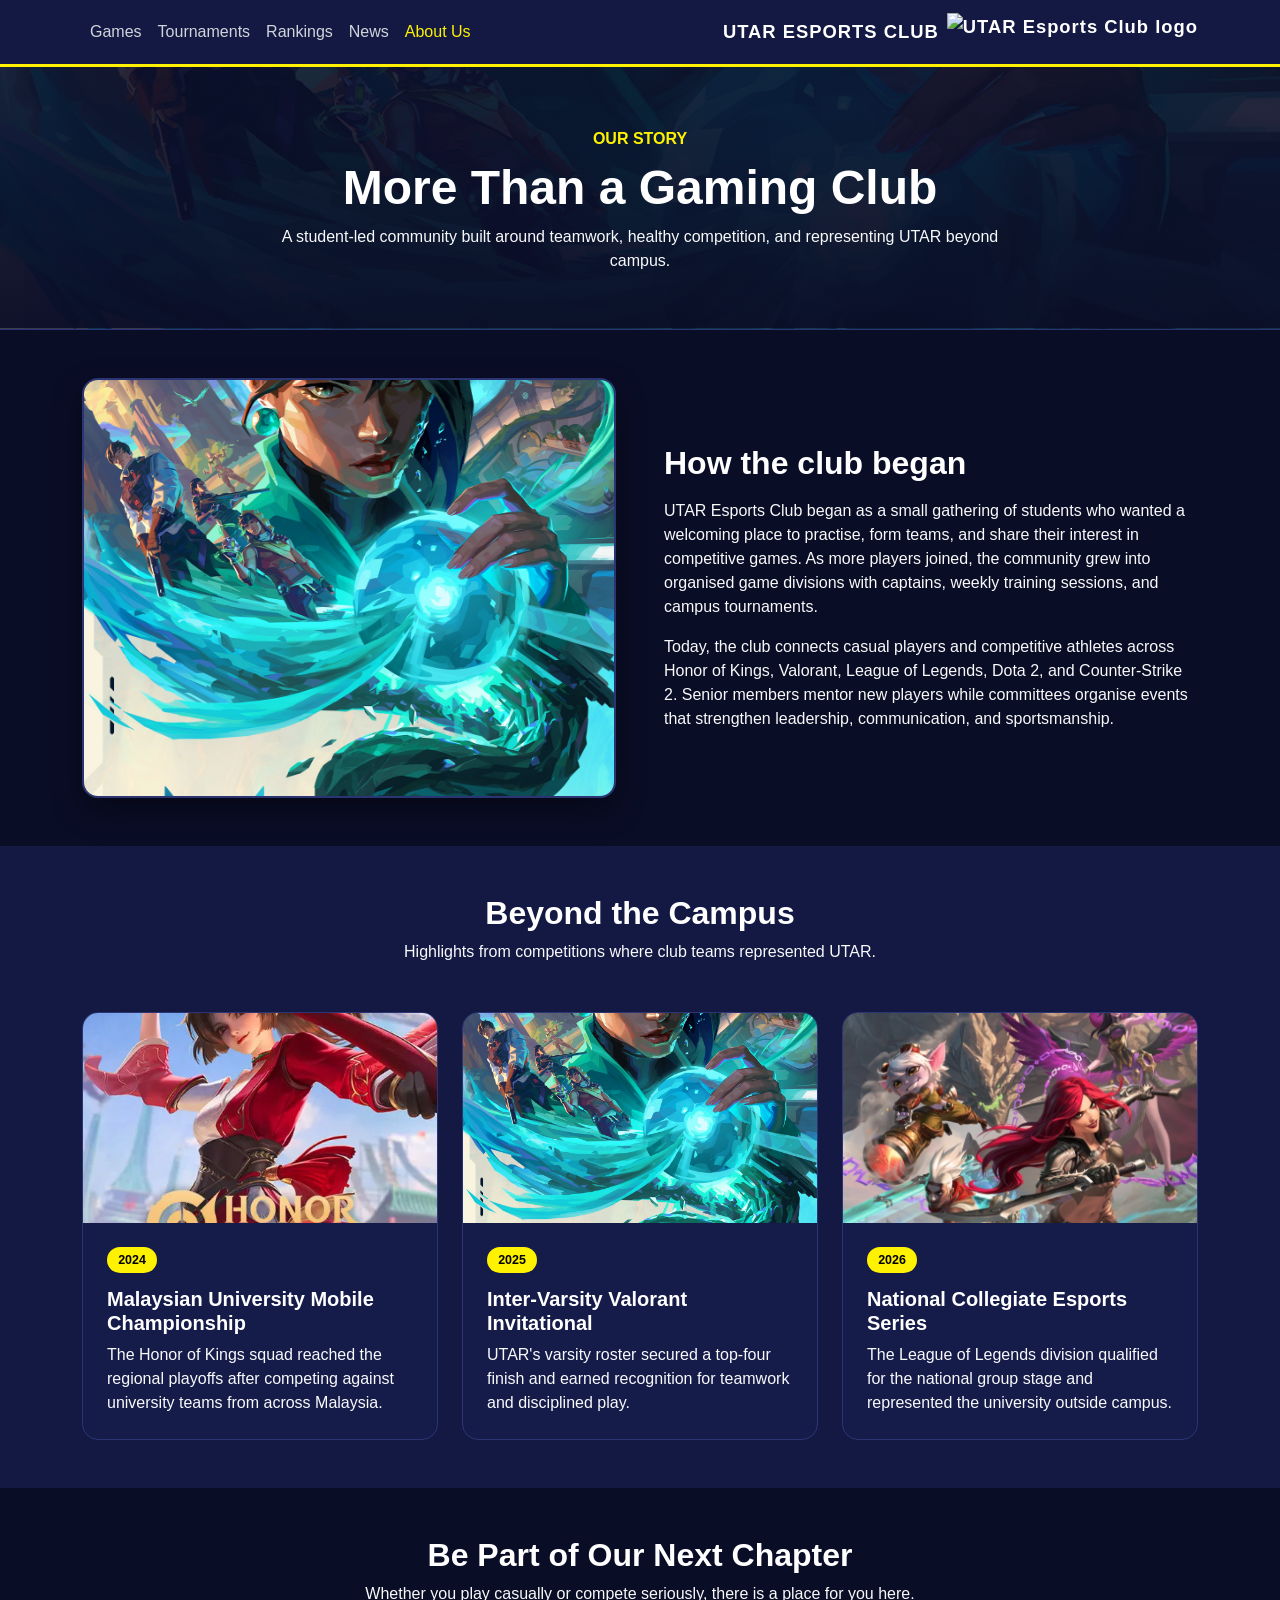
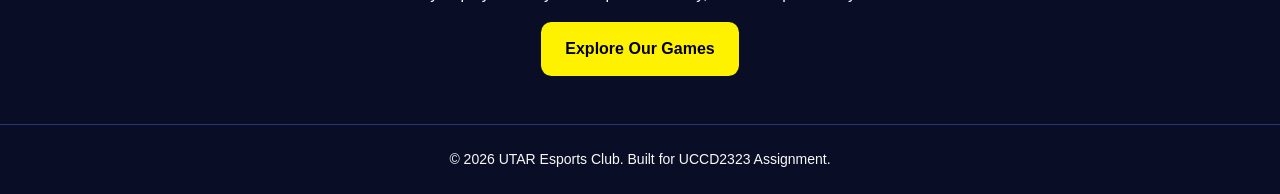
==== about-us.html @ 0a122285 "update2.0" ====
<!DOCTYPE html>
<html lang="en">
<head>
    <meta charset="UTF-8">
    <meta name="viewport" content="width=device-width, initial-scale=1.0">
    <meta name="description" content="History and achievements of UTAR Esports Club">
    <title>About Us | UTAR Esports Club</title>
    <link href="https://cdn.jsdelivr.net/npm/bootstrap@5.3.0/dist/css/bootstrap.min.css" rel="stylesheet">
    <link href="https://cdnjs.cloudflare.com/ajax/libs/font-awesome/6.4.0/css/all.min.css" rel="stylesheet">
    <link rel="stylesheet" href="css/esports-club.css">
</head>
<body>
    <nav class="navbar navbar-expand-lg navbar-dark sticky-top">
        <div class="container">
            <button class="navbar-toggler" type="button" data-bs-toggle="collapse" data-bs-target="#mainNavigation" aria-controls="mainNavigation" aria-expanded="false" aria-label="Toggle navigation"><span class="navbar-toggler-icon"></span></button>
            <div class="collapse navbar-collapse order-lg-1" id="mainNavigation">
                <ul class="navbar-nav me-auto">
                    <li class="nav-item"><a class="nav-link" href="game.html">Games</a></li>
                    <li class="nav-item"><a class="nav-link" href="tournament.html">Tournaments</a></li>
                    <li class="nav-item"><a class="nav-link" href="ranking.html">Rankings</a></li>
                    <li class="nav-item"><a class="nav-link" href="news.html">News</a></li>
                    <li class="nav-item"><a class="nav-link active" href="about-us.html">About Us</a></li>
                </ul>
            </div>
            <a class="navbar-brand club-home-link fw-bold d-flex align-items-center ms-auto order-lg-2" href="index.html" aria-label="Return to homepage">
                <span>UTAR ESPORTS CLUB</span><img src="images/FrontendLogo.png" alt="UTAR Esports Club logo" class="brand-logo-img ms-2">
            </a>
        </div>
    </nav>

    <main>
        <header class="hero-header text-center">
            <div class="container">
                <p class="text-yellow fw-bold text-uppercase mb-2">Our Story</p>
                <h1 class="display-5 fw-bold text-white">More Than a Gaming Club</h1>
                <p class="text-light mx-auto about-lead">A student-led community built around teamwork, healthy competition, and representing UTAR beyond campus.</p>
            </div>
        </header>

        <section class="py-5">
            <div class="container">
                <div class="row g-5 align-items-center">
                    <div class="col-lg-6">
                        <img src="images/valo.jpg.jpeg" class="about-feature-image" alt="Competitive esports players representing the club">
                    </div>
                    <div class="col-lg-6">
                        <h2 class="text-white fw-bold mb-3">How the club began</h2>
                        <p class="text-light">UTAR Esports Club began as a small gathering of students who wanted a welcoming place to practise, form teams, and share their interest in competitive games. As more players joined, the community grew into organised game divisions with captains, weekly training sessions, and campus tournaments.</p>
                        <p class="text-light mb-0">Today, the club connects casual players and competitive athletes across Honor of Kings, Valorant, League of Legends, Dota 2, and Counter-Strike 2. Senior members mentor new players while committees organise events that strengthen leadership, communication, and sportsmanship.</p>
                    </div>
                </div>
            </div>
        </section>

        <section class="about-achievements py-5">
            <div class="container">
                <div class="text-center mb-5">
                    <h2 class="text-white fw-bold">Beyond the Campus</h2>
                    <p class="text-light">Highlights from competitions where club teams represented UTAR.</p>
                </div>
                <div class="row g-4">
                    <div class="col-md-4">
                        <article class="achievement-card h-100">
                            <img src="images/hok.jpg.jpeg" alt="Honor of Kings competition" class="achievement-image">
                            <div class="p-4"><span class="achievement-year">2024</span><h3 class="h5 text-white fw-bold mt-3">Malaysian University Mobile Championship</h3><p class="text-light mb-0">The Honor of Kings squad reached the regional playoffs after competing against university teams from across Malaysia.</p></div>
                        </article>
                    </div>
                    <div class="col-md-4">
                        <article class="achievement-card h-100">
                            <img src="images/valo.jpg.jpeg" alt="Valorant competition" class="achievement-image">
                            <div class="p-4"><span class="achievement-year">2025</span><h3 class="h5 text-white fw-bold mt-3">Inter-Varsity Valorant Invitational</h3><p class="text-light mb-0">UTAR's varsity roster secured a top-four finish and earned recognition for teamwork and disciplined play.</p></div>
                        </article>
                    </div>
                    <div class="col-md-4">
                        <article class="achievement-card h-100">
                            <img src="images/lol.jpg.jpeg" alt="League of Legends competition" class="achievement-image">
                            <div class="p-4"><span class="achievement-year">2026</span><h3 class="h5 text-white fw-bold mt-3">National Collegiate Esports Series</h3><p class="text-light mb-0">The League of Legends division qualified for the national group stage and represented the university outside campus.</p></div>
                        </article>
                    </div>
                </div>
            </div>
        </section>

        <section class="py-5 text-center">
            <div class="container"><h2 class="text-white fw-bold">Be Part of Our Next Chapter</h2><p class="text-light">Whether you play casually or compete seriously, there is a place for you here.</p><a class="btn landing-primary-btn" href="game.html">Explore Our Games</a></div>
        </section>
    </main>

    <footer class="text-center py-4 text-light"><div class="container"><p class="mb-0 small">&copy; 2026 UTAR Esports Club. Built for UCCD2323 Assignment.</p></div></footer>
    <script src="https://cdn.jsdelivr.net/npm/bootstrap@5.3.0/dist/js/bootstrap.bundle.min.js"></script>
</body>
</html>
---- css/esports-club.css ----
:root {
            --utar-navy: #131943;
            --utar-navy-dark: #0a0d26;
            --utar-navy-card: #161c4a;
            --utar-yellow: #fff200;
            --utar-red: #e30613;
            --border-color: #2b3573;
            --discord-color: #5865F2;
        }

        body {
            background-color: var(--utar-navy-dark);
            color: #ffffff;
            font-family: 'Segoe UI', Tahoma, Geneva, Verdana, sans-serif;
        }

        /* Navigation */
        .navbar {
            background-color: var(--utar-navy);
            border-bottom: 3px solid var(--utar-yellow);
        }

        .navbar-brand {
            color: #ffffff !important;
            letter-spacing: 1px;
            font-size: 1.15rem;
            cursor: pointer;
        }

        .brand-logo-img {
            height: 38px;
            width: auto;
            object-fit: contain;
        }

        .nav-link {
            color: #d1d5db !important;
            font-weight: 500;
            cursor: pointer;
            transition: color 0.2s ease;
        }

        .nav-link.active, .nav-link:hover {
            color: var(--utar-yellow) !important;
        }

        /* Hero Header */
        .hero-header {
            background: linear-gradient(rgba(10, 13, 38, 0.88), rgba(10, 13, 38, 0.98)), 
                        url('../images/valo.jpg.jpeg');
            background-size: cover;
            background-position: center;
            padding: 60px 0 40px;
            border-bottom: 1px solid var(--border-color);
        }

        .text-yellow {
            color: var(--utar-yellow) !important;
        }

        .bg-yellow {
            background-color: var(--utar-yellow) !important;
            color: #000000 !important;
        }

        .border-yellow {
            border-color: var(--utar-yellow) !important;
        }

        /* Page View Switching */
        .page-view {
            display: none;
        }

        .page-view.active-view {
            display: block;
        }

        /* ================= 1. GAMES MODULE STYLES ================= */
        .game-card-wrapper {
            position: relative;
            border-radius: 16px;
            overflow: hidden;
            background-color: var(--utar-navy-card);
            border: 2px solid var(--border-color);
            aspect-ratio: 3 / 4;
            box-shadow: 0 4px 20px rgba(0, 0, 0, 0.6);
            transition: transform 0.3s ease, box-shadow 0.3s ease, border-color 0.3s ease;
            cursor: pointer;
        }

        .game-card-wrapper:hover {
            transform: translateY(-8px);
            box-shadow: 0 10px 25px rgba(255, 242, 0, 0.25);
            border-color: var(--utar-yellow);
        }

        .game-cover-img {
            width: 100%;
            height: 100%;
            object-fit: cover;
            display: block;
            background-color: #0d1230;
        }

        .game-card-overlay {
            position: absolute;
            bottom: 0;
            left: 0;
            right: 0;
            padding: 20px 12px 12px;
            background: linear-gradient(to top, rgba(10, 13, 38, 0.98) 15%, rgba(10, 13, 38, 0.6) 60%, transparent 100%);
            display: flex;
            flex-direction: column;
            justify-content: flex-end;
            align-items: center;
        }

        .game-title-bar {
            width: 100%;
            background: rgba(19, 25, 67, 0.92);
            backdrop-filter: blur(8px);
            border: 1px solid rgba(255, 242, 0, 0.4);
            border-radius: 10px;
            padding: 8px 12px;
            text-align: center;
        }

        .game-title-text {
            font-size: 0.85rem;
            font-weight: 700;
            letter-spacing: 1px;
            text-transform: uppercase;
            color: #ffffff;
            margin: 0;
            white-space: nowrap;
            overflow: hidden;
            text-overflow: ellipsis;
        }

        .btn-plus-fav {
            position: absolute;
            bottom: 50px;
            right: 12px;
            width: 38px;
            height: 38px;
            border-radius: 10px;
            background: #ffffff;
            color: var(--utar-navy);
            border: none;
            display: flex;
            align-items: center;
            justify-content: center;
            font-size: 1.1rem;
            box-shadow: 0 4px 10px rgba(0, 0, 0, 0.6);
            transition: all 0.2s ease;
            z-index: 2;
        }

        .btn-plus-fav:hover {
            background: var(--utar-yellow);
            color: #000000;
            transform: scale(1.1);
        }

        .btn-plus-fav.active {
            background: var(--utar-yellow);
            color: #000000;
        }

        .chat-section {
            background-color: var(--utar-navy);
            border-top: 2px solid var(--border-color);
        }

        .chat-card {
            background-color: var(--utar-navy-card);
            border: 1px solid var(--border-color);
            border-radius: 12px;
            padding: 16px;
            transition: transform 0.2s ease, border-color 0.2s ease;
        }

        .chat-card:hover {
            transform: translateY(-4px);
            border-color: var(--utar-yellow);
        }

        .btn-discord {
            background-color: var(--discord-color);
            color: #ffffff;
            font-weight: 600;
            border: none;
            transition: all 0.2s ease;
        }

        .btn-discord:hover {
            background-color: #4752c4;
            color: #ffffff;
            transform: translateY(-2px);
        }

        .schedule-section {
            background-color: var(--utar-navy-dark);
            border-top: 2px solid var(--border-color);
        }

        .schedule-card {
            background-color: var(--utar-navy-card);
            border: 1px solid var(--border-color);
            border-top: 4px solid var(--utar-yellow);
            border-radius: 12px;
            transition: transform 0.2s ease, border-color 0.2s ease;
        }

        .schedule-card:hover {
            transform: translateY(-4px);
            border-color: var(--utar-yellow);
        }

        /* ================= 2. RANKINGS MODULE STYLES ================= */
        .nav-pills .nav-link {
            background-color: var(--utar-navy);
            color: #ffffff;
            border: 1px solid var(--border-color);
            border-radius: 30px;
            padding: 8px 20px;
            font-weight: 600;
            font-size: 0.9rem;
            transition: all 0.2s ease;
        }

        .nav-pills .nav-link:hover {
            border-color: var(--utar-yellow);
            color: var(--utar-yellow);
        }

        .nav-pills .nav-link.active {
            background-color: var(--utar-yellow);
            color: #000000;
            border-color: var(--utar-yellow);
            box-shadow: 0 4px 15px rgba(255, 242, 0, 0.3);
        }

        .podium-card {
            background-color: var(--utar-navy-card);
            border: 1px solid var(--border-color);
            border-radius: 12px;
            padding: 20px;
            text-align: center;
        }

        .podium-card.first { border-top: 4px solid #ffd700; }
        .podium-card.second { border-top: 4px solid #e0e0e0; }
        .podium-card.third { border-top: 4px solid #cd7f32; }

        .ranking-card {
            background-color: var(--utar-navy);
            border: 2px solid var(--border-color);
            border-radius: 16px;
            overflow: hidden;
            box-shadow: 0 8px 30px rgba(0, 0, 0, 0.7);
        }

        .table-custom {
            margin-bottom: 0;
            background-color: transparent !important;
            vertical-align: middle;
        }

        .table-custom thead tr {
            background-color: #0e1236 !important;
            border-bottom: 2px solid var(--utar-yellow) !important;
        }

        .table-custom thead th {
            background-color: transparent !important;
            color: var(--utar-yellow) !important;
            font-weight: 800;
            text-transform: uppercase;
            font-size: 0.85rem;
            letter-spacing: 0.75px;
            padding: 16px 20px;
            border: none;
        }

        .table-custom tbody tr {
            background-color: var(--utar-navy-card) !important;
            border-bottom: 1px solid var(--border-color) !important;
            transition: background-color 0.2s ease;
        }

        .table-custom tbody tr:hover {
            background-color: #212a6e !important;
        }

        .table-custom tbody td {
            background-color: transparent !important;
            padding: 14px 20px;
            border: none;
        }

        .rank-badge {
            width: 34px;
            height: 34px;
            border-radius: 50%;
            display: inline-flex;
            align-items: center;
            justify-content: center;
            font-weight: 800;
            font-size: 0.95rem;
        }

        .rank-1 { background: linear-gradient(135deg, #ffd700, #ffae00); color: #000000; box-shadow: 0 0 10px rgba(255, 215, 0, 0.6); }
        .rank-2 { background: linear-gradient(135deg, #f1f5f9, #94a3b8); color: #000000; }
        .rank-3 { background: linear-gradient(135deg, #f59e0b, #b45309); color: #ffffff; }
        .rank-default { background-color: #0c102e; color: #e2e8f0; border: 1px solid var(--border-color); }

        .team-avatar {
            width: 40px;
            height: 40px;
            border-radius: 8px;
            background-color: #0c102e;
            border: 1px solid var(--border-color);
            display: inline-flex;
            align-items: center;
            justify-content: center;
            color: var(--utar-yellow);
            font-size: 1.15rem;
        }

        .btn-star {
            background: none;
            border: none;
            color: #94a3b8;
            font-size: 1.25rem;
            cursor: pointer;
            transition: color 0.2s ease, transform 0.2s ease;
        }

        .btn-star:hover, .btn-star.active { color: var(--utar-yellow); transform: scale(1.2); }

        /* ================= 3. TOURNAMENTS MODULE STYLES ================= */
        .tourney-card {
            background-color: var(--utar-navy-card);
            border: 2px solid var(--border-color);
            border-radius: 16px;
            overflow: hidden;
            box-shadow: 0 4px 20px rgba(0, 0, 0, 0.6);
            transition: transform 0.3s ease, box-shadow 0.3s ease, border-color 0.3s ease;
            height: 100%;
            display: flex;
            flex-direction: column;
        }

        .tourney-card:hover {
            transform: translateY(-6px);
            box-shadow: 0 10px 25px rgba(255, 242, 0, 0.25);
            border-color: var(--utar-yellow);
        }

        .tourney-img-wrapper { position: relative; height: 170px; overflow: hidden; }
        .tourney-img { width: 100%; height: 100%; object-fit: cover; }
        .tourney-badge {
            position: absolute; top: 12px; left: 12px; padding: 6px 12px;
            border-radius: 8px; font-size: 0.75rem; font-weight: 700; text-transform: uppercase;
        }
        .tourney-body { padding: 1.25rem; flex-grow: 1; display: flex; flex-direction: column; justify-content: space-between; }
        .tourney-meta-item { font-size: 0.82rem; color: #d1d5db; margin-bottom: 6px; }

        .btn-register {
            background-color: var(--utar-yellow); color: #000000; font-weight: 700;
            border: none; border-radius: 8px; padding: 9px 16px; transition: all 0.2s ease;
        }
        .btn-register:hover { background-color: #ffffff; color: var(--utar-navy); transform: scale(1.02); }
        .btn-registered { background-color: #198754 !important; color: #ffffff !important; border: none; }

        /* ================= 4. NEWS MODULE STYLES ================= */
        .news-card {
            background-color: var(--utar-navy-card);
            border: 1px solid var(--border-color);
            border-radius: 12px;
            overflow: hidden;
            transition: transform 0.25s ease, border-color 0.25s ease;
            height: 100%;
            display: flex;
            flex-direction: column;
        }

        .news-card:hover {
            transform: translateY(-5px);
            border-color: var(--utar-yellow);
        }

        .news-badge {
            background-color: rgba(255, 242, 0, 0.15);
            color: var(--utar-yellow);
            border: 1px solid rgba(255, 242, 0, 0.4);
            border-radius: 6px;
            padding: 4px 8px;
            font-size: 0.75rem;
            font-weight: 600;
        }

        .btn-read-more {
            background: transparent;
            border: none;
            color: var(--utar-yellow);
            font-weight: 600;
            font-size: 0.85rem;
            padding: 0;
            cursor: pointer;
            text-decoration: underline;
        }

        .filter-btn {
            background-color: var(--utar-navy-card);
            color: #d1d5db;
            border: 1px solid var(--border-color);
            border-radius: 20px;
            padding: 6px 16px;
            font-size: 0.85rem;
            transition: all 0.2s ease;
        }

        .filter-btn:hover, .filter-btn.active {
            background-color: var(--utar-yellow);
            color: #000000;
            font-weight: 600;
            border-color: var(--utar-yellow);
        }

        /* Universal Modals */
        .modal-content {
            background-color: var(--utar-navy);
            border: 2px solid var(--border-color);
            color: #ffffff;
            border-radius: 16px;
        }

        .form-control, .form-select {
            background-color: var(--utar-navy-dark);
            border: 1px solid var(--border-color);
            color: #ffffff;
        }

        .form-control:focus, .form-select:focus {
            background-color: var(--utar-navy-dark);
            border-color: var(--utar-yellow);
            color: #ffffff;
            box-shadow: 0 0 0 0.25rem rgba(255, 242, 0, 0.25);
        }

footer {
            background-color: var(--utar-navy-dark);
            border-top: 1px solid var(--border-color);
        }

        .ranking-card-header {
            background-color: #0e1236;
            border-bottom: 1px solid var(--border-color);
        }

        .rank-column {
            width: 80px;
        }

        .follow-column {
            width: 100px;
        }

        .news-modal-content {
            line-height: 1.6;
        }

        .chat-status {
            font-size: 0.7rem;
        }

        .chat-status-dot {
            font-size: 0.5rem;
        }

        .chat-channel {
            font-size: 0.82rem;
        }

        .chat-member-count,
        .schedule-time,
        .schedule-status {
            font-size: 0.75rem;
        }

        .schedule-venue {
            font-size: 0.8rem;
            line-height: 1.3;
        }

        .trophy-gold {
            color: #ffd700;
        }

        .trophy-silver {
            color: #e0e0e0;
        }

        .trophy-bronze {
            color: #cd7f32;
        }

        /* Landing page */
        .landing-page {
            min-height: 100vh;
            overflow-x: hidden;
        }

        .landing-hero {
            position: relative;
            min-height: calc(100vh - 65px);
            background: linear-gradient(90deg, rgba(10, 13, 38, 0.98) 0%, rgba(10, 13, 38, 0.88) 55%, rgba(10, 13, 38, 0.68) 100%), url('../images/valo.jpg.jpeg') center / cover no-repeat;
        }

        .landing-hero::before {
            position: absolute;
            inset: 0;
            background-image: linear-gradient(rgba(255, 242, 0, 0.04) 1px, transparent 1px), linear-gradient(90deg, rgba(255, 242, 0, 0.04) 1px, transparent 1px);
            background-size: 40px 40px;
            content: '';
            pointer-events: none;
        }

        .landing-eyebrow {
            display: inline-block;
            padding: 0.5rem 0.9rem;
            color: var(--utar-yellow);
            background: rgba(255, 242, 0, 0.08);
            border: 1px solid rgba(255, 242, 0, 0.45);
            border-radius: 999px;
            font-size: 0.82rem;
            font-weight: 700;
            letter-spacing: 0.12em;
            text-transform: uppercase;
        }

        .landing-title {
            max-width: 800px;
            color: #ffffff;
            font-size: clamp(2.8rem, 7vw, 5.8rem);
            font-weight: 800;
            letter-spacing: -0.04em;
            line-height: 0.98;
        }

        .landing-copy {
            max-width: 680px;
            color: #d1d5db;
            font-size: clamp(1rem, 2vw, 1.25rem);
            line-height: 1.7;
        }

        .landing-primary-btn,
        .landing-secondary-btn {
            padding: 0.8rem 1.4rem;
            border-radius: 0.65rem;
            font-weight: 700;
        }

        .landing-primary-btn {
            color: #000000;
            background: var(--utar-yellow);
            border: 2px solid var(--utar-yellow);
        }

        .landing-primary-btn:hover {
            color: #000000;
            background: #ffffff;
            border-color: #ffffff;
            transform: translateY(-2px);
        }

        .landing-secondary-btn {
            color: #ffffff;
            background: rgba(255, 255, 255, 0.05);
            border: 2px solid rgba(255, 255, 255, 0.45);
        }

        .landing-secondary-btn:hover {
            color: var(--utar-yellow);
            border-color: var(--utar-yellow);
        }

        .landing-features {
            display: flex;
            flex-wrap: wrap;
            gap: 1.5rem;
            padding: 0;
            color: #d1d5db;
            list-style: none;
        }

        .landing-features li {
            display: flex;
            gap: 0.55rem;
            align-items: center;
            font-size: 0.9rem;
            font-weight: 600;
        }

        .landing-footer {
            color: #9ca3af;
        }

        @media (max-width: 576px) {
            .landing-title {
                font-size: 2.8rem;
            }

            .landing-features {
                flex-direction: column;
                gap: 0.8rem;
            }
        }

        /* Shared multi-page navigation */
        .club-home-link { margin-right: 0; margin-left: auto; }
        .club-home-link:hover { color: var(--utar-yellow) !important; }

        /* Homepage */
        .home-hero-row { min-height: calc(100vh - 65px); }
        .home-intro, .home-community { background: var(--utar-navy); }
        .home-stat { height: 100%; padding: 1.5rem; background: var(--utar-navy-card); border: 1px solid var(--border-color); border-radius: 1rem; }
        .home-stat strong, .home-stat span { display: block; }
        .home-stat strong { color: var(--utar-yellow); font-size: 2rem; }
        .home-stat span { margin-top: 0.3rem; color: #d1d5db; }
        .game-showcase { background: var(--utar-navy-dark); }
        .game-showcase-window { position: relative; overflow: hidden; width: 100%; }
        .game-showcase-track { position: relative; left: 0; display: flex; }
        .home-game-card { flex: 0 0 calc(33.333% - 1rem); margin-right: 1.5rem; overflow: hidden; background: var(--utar-navy-card); border: 1px solid var(--border-color); border-radius: 1rem; }
        .home-game-card img { width: 100%; height: 260px; object-fit: cover; }
        .home-game-card div { padding: 1.25rem; }
        .home-game-card h3 { color: #ffffff; font-size: 1.2rem; font-weight: 700; }
        .home-game-card p { margin: 0; color: #d1d5db; font-size: 0.9rem; line-height: 1.6; }
        .showcase-controls { display: flex; gap: 0.5rem; }
        .showcase-controls button { width: 42px; height: 42px; color: #ffffff; background: var(--utar-navy-card); border: 1px solid var(--border-color); border-radius: 50%; }
        .showcase-controls button:hover, .showcase-controls button:focus-visible { color: #000000; background: var(--utar-yellow); border-color: var(--utar-yellow); }
        .home-community-image, .about-feature-image { width: 100%; height: 420px; object-fit: cover; border: 2px solid var(--border-color); border-radius: 1rem; box-shadow: 0 12px 30px rgba(0, 0, 0, 0.4); }

        /* About page */
        .about-lead { max-width: 720px; }
        .about-achievements { background: var(--utar-navy); }
        .achievement-card { overflow: hidden; background: var(--utar-navy-card); border: 1px solid var(--border-color); border-radius: 1rem; transition: transform 0.2s ease, border-color 0.2s ease; }
        .achievement-card:hover { border-color: var(--utar-yellow); transform: translateY(-5px); }
        .achievement-image { width: 100%; height: 210px; object-fit: cover; }
        .achievement-year { padding: 0.35rem 0.7rem; color: #000000; background: var(--utar-yellow); border-radius: 999px; font-size: 0.78rem; font-weight: 800; }

        @media (max-width: 1199.98px) { .home-game-card { flex-basis: calc(50% - 0.75rem); } }
        @media (max-width: 767.98px) {
            .home-game-card { flex-basis: calc(100% - 0.25rem); margin-right: 1rem; }
            .home-community-image, .about-feature-image { height: 300px; }
            .club-home-link span { display: none; }
        }
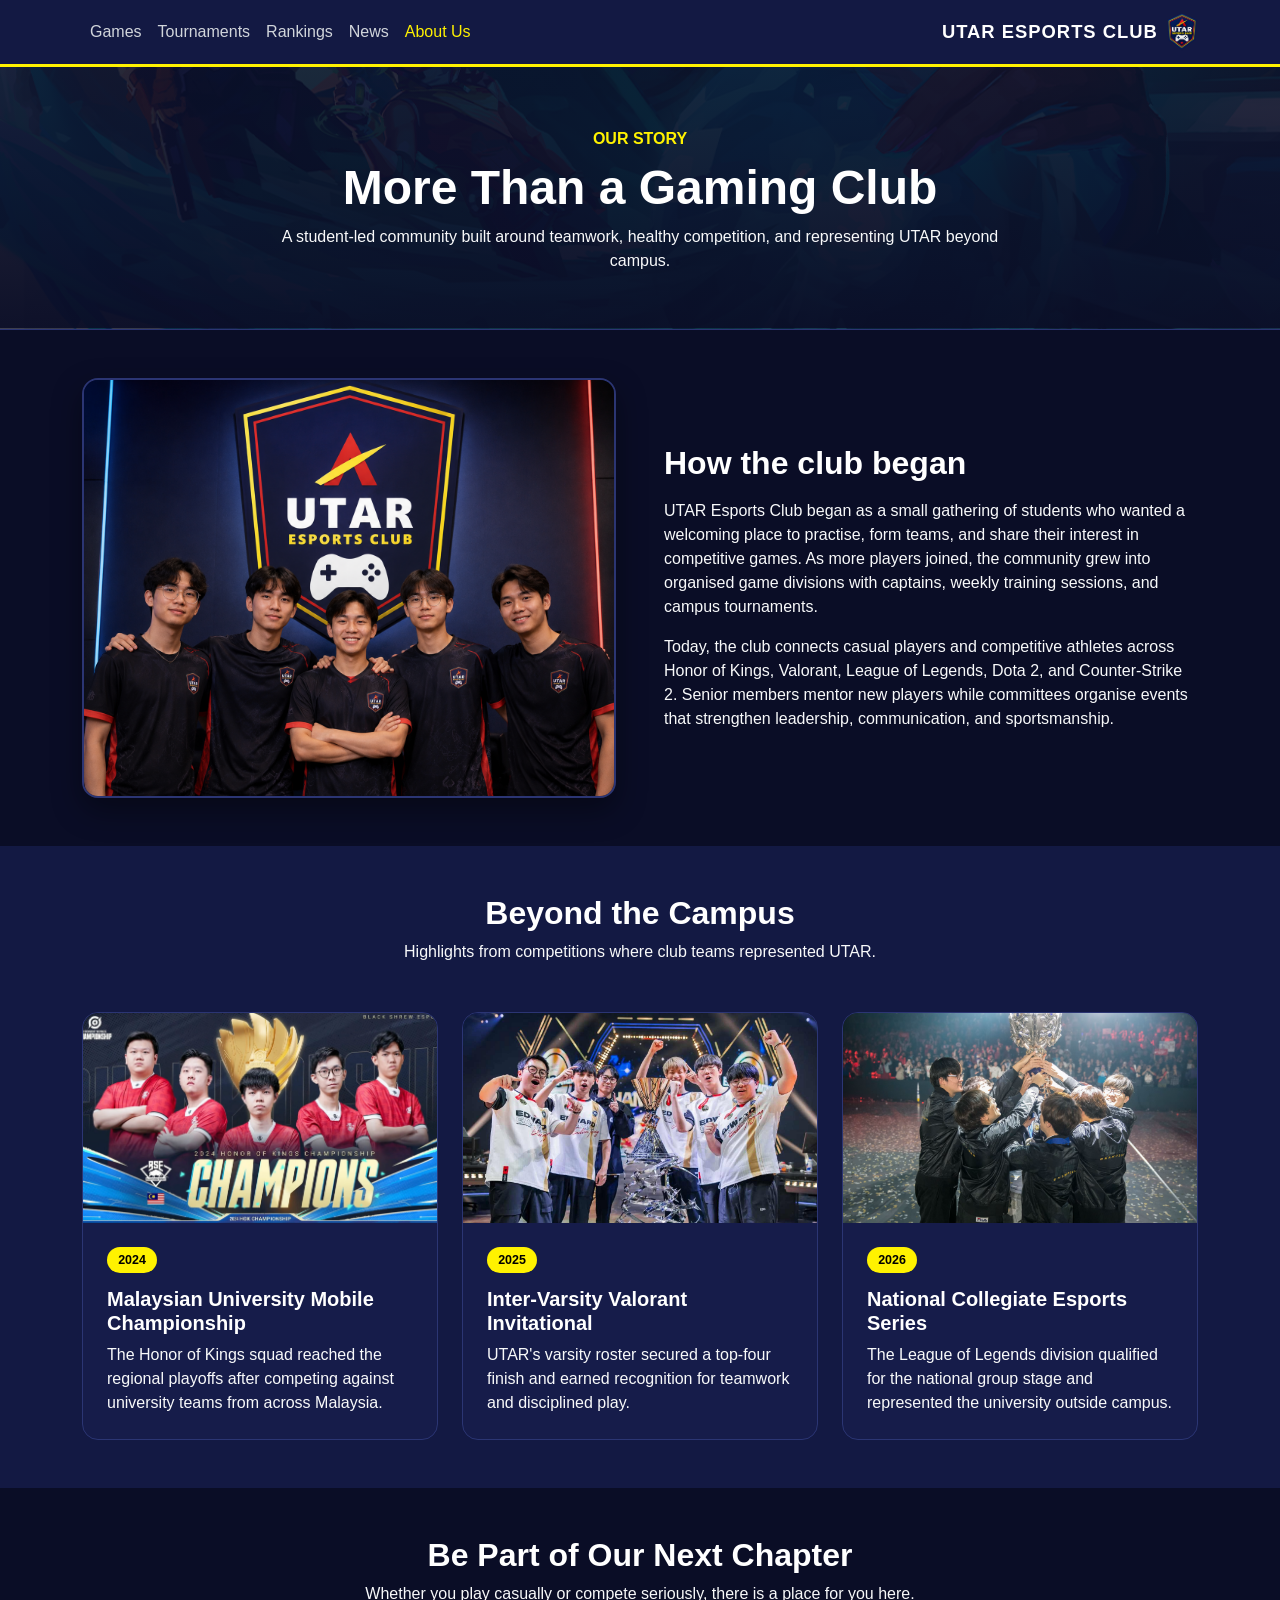
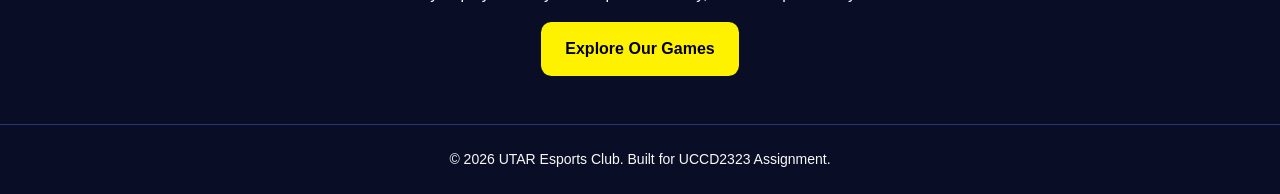
==== commit 80cebd44: "update2.1" ====
--- a/about-us.html
+++ b/about-us.html
@@ -23,7 +23,7 @@
                 </ul>
             </div>
             <a class="navbar-brand club-home-link fw-bold d-flex align-items-center ms-auto order-lg-2" href="index.html" aria-label="Return to homepage">
-                <span>UTAR ESPORTS CLUB</span><img src="images/FrontendLogo.png" alt="UTAR Esports Club logo" class="brand-logo-img ms-2">
+                <span>UTAR ESPORTS CLUB</span><img src="images/utaresportclublogo.png" alt="UTAR Esports Club logo" class="brand-logo-img ms-2">
             </a>
         </div>
     </nav>
@@ -41,7 +41,7 @@
             <div class="container">
                 <div class="row g-5 align-items-center">
                     <div class="col-lg-6">
-                        <img src="images/valo.jpg.jpeg" class="about-feature-image" alt="Competitive esports players representing the club">
+                        <img src="images/club-beginnings.png" class="about-feature-image" alt="UTAR Esports Club founding team">
                     </div>
                     <div class="col-lg-6">
                         <h2 class="text-white fw-bold mb-3">How the club began</h2>
@@ -61,19 +61,19 @@
                 <div class="row g-4">
                     <div class="col-md-4">
                         <article class="achievement-card h-100">
-                            <img src="images/hok.jpg.jpeg" alt="Honor of Kings competition" class="achievement-image">
+                            <img src="images/hok-champions.jpg" alt="Honor of Kings championship team" class="achievement-image">
                             <div class="p-4"><span class="achievement-year">2024</span><h3 class="h5 text-white fw-bold mt-3">Malaysian University Mobile Championship</h3><p class="text-light mb-0">The Honor of Kings squad reached the regional playoffs after competing against university teams from across Malaysia.</p></div>
                         </article>
                     </div>
                     <div class="col-md-4">
                         <article class="achievement-card h-100">
-                            <img src="images/valo.jpg.jpeg" alt="Valorant competition" class="achievement-image">
+                            <img src="images/valorant-champions.jpg" alt="Valorant championship team celebrating with a trophy" class="achievement-image">
                             <div class="p-4"><span class="achievement-year">2025</span><h3 class="h5 text-white fw-bold mt-3">Inter-Varsity Valorant Invitational</h3><p class="text-light mb-0">UTAR's varsity roster secured a top-four finish and earned recognition for teamwork and disciplined play.</p></div>
                         </article>
                     </div>
                     <div class="col-md-4">
                         <article class="achievement-card h-100">
-                            <img src="images/lol.jpg.jpeg" alt="League of Legends competition" class="achievement-image">
+                            <img src="images/lol-champions.avif" alt="League of Legends championship team" class="achievement-image">
                             <div class="p-4"><span class="achievement-year">2026</span><h3 class="h5 text-white fw-bold mt-3">National Collegiate Esports Series</h3><p class="text-light mb-0">The League of Legends division qualified for the national group stage and represented the university outside campus.</p></div>
                         </article>
                     </div>
@@ -91,3 +91,4 @@
 </body>
 </html>
 
+
--- a/css/esports-club.css
+++ b/css/esports-club.css
@@ -517,7 +517,11 @@
         .landing-hero {
             position: relative;
             min-height: calc(100vh - 65px);
-            background: linear-gradient(90deg, rgba(10, 13, 38, 0.98) 0%, rgba(10, 13, 38, 0.88) 55%, rgba(10, 13, 38, 0.68) 100%), url('../images/valo.jpg.jpeg') center / cover no-repeat;
+            background-color: var(--utar-navy-dark);
+            background-image: linear-gradient(90deg, rgba(10, 13, 38, 0.99) 0%, rgba(10, 13, 38, 0.93) 50%, rgba(10, 13, 38, 0.36) 100%), url('../images/utaresportclublogo.png');
+            background-repeat: no-repeat;
+            background-position: center, right 6% center;
+            background-size: cover, min(47vw, 720px) auto;
         }
 
         .landing-hero::before {
@@ -658,6 +662,12 @@
             .home-game-card { flex-basis: calc(100% - 0.25rem); margin-right: 1rem; }
             .home-community-image, .about-feature-image { height: 300px; }
             .club-home-link span { display: none; }
-        }
-
-
+
+            .landing-hero {
+                background-image: linear-gradient(rgba(10, 13, 38, 0.88), rgba(10, 13, 38, 0.96)), url('../images/utaresportclublogo.png');
+                background-position: center;
+                background-size: cover, 88vw auto;
+            }
+        }
+
+
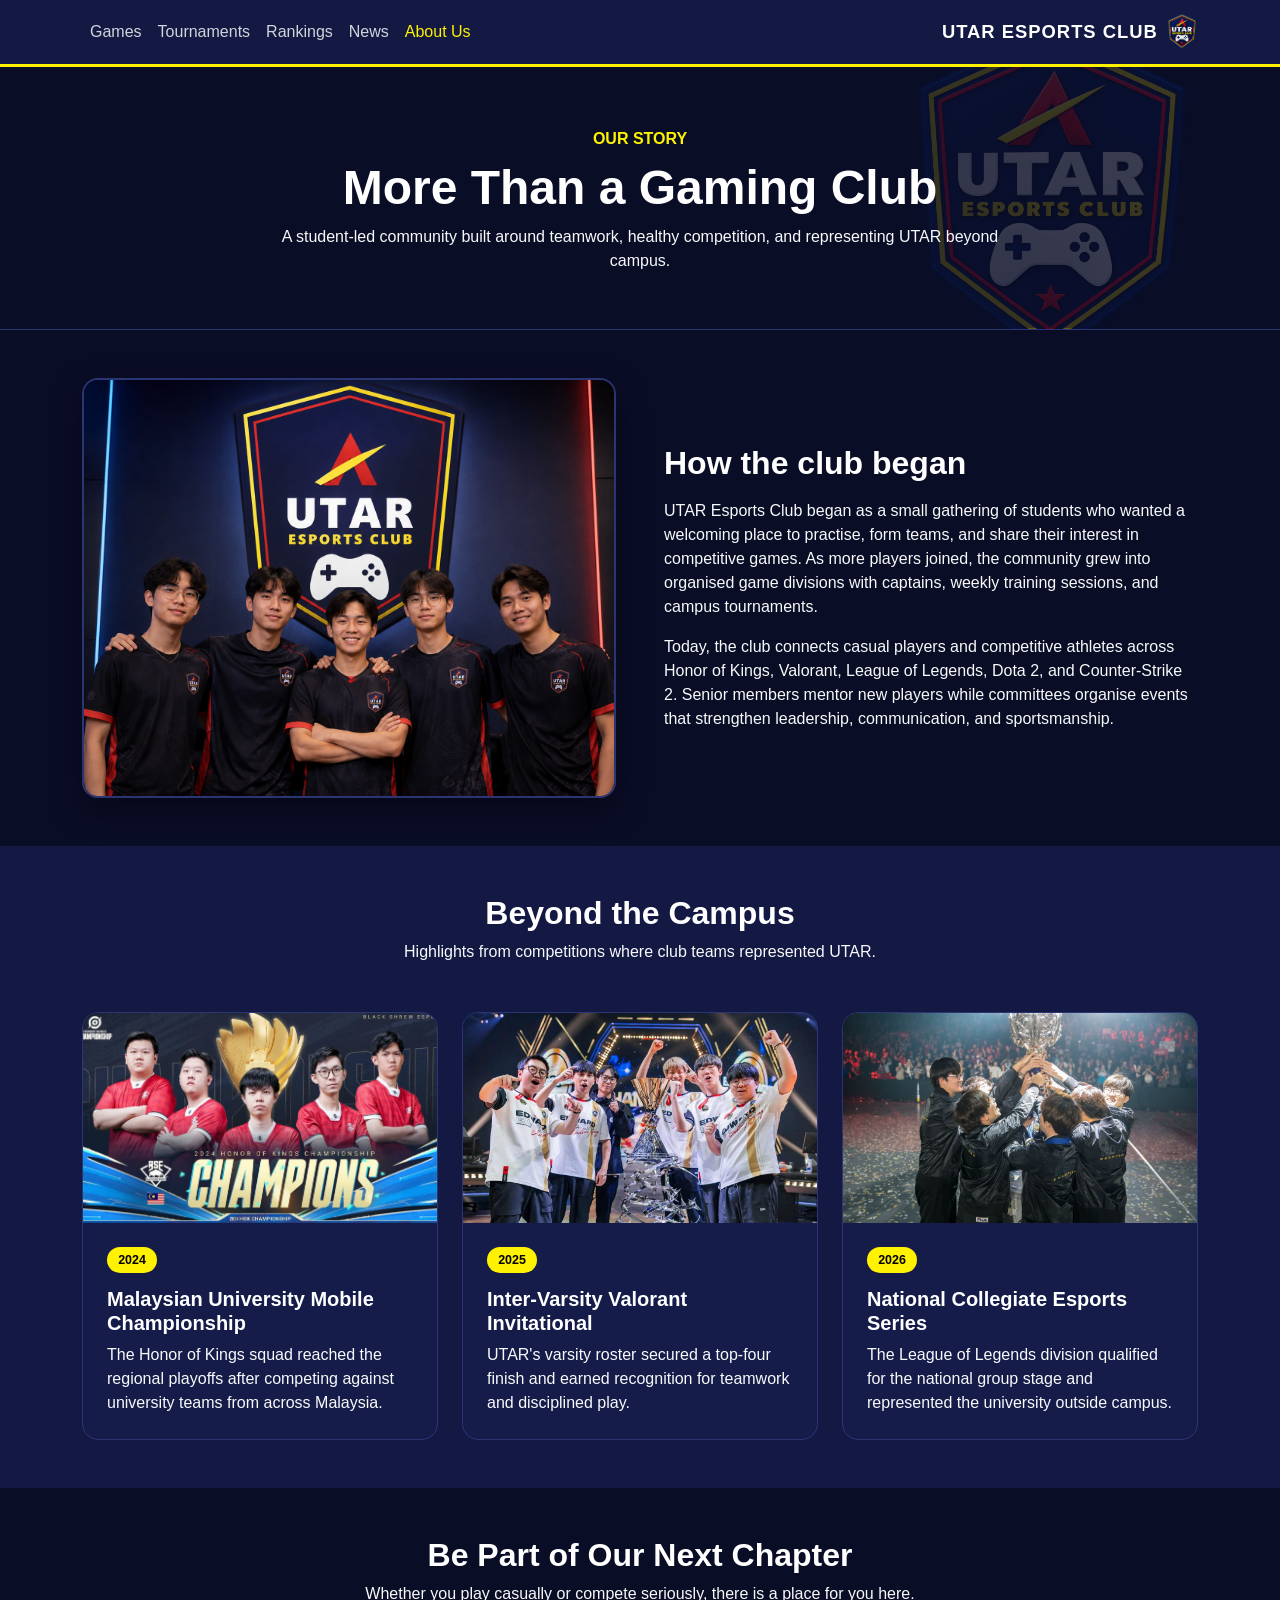
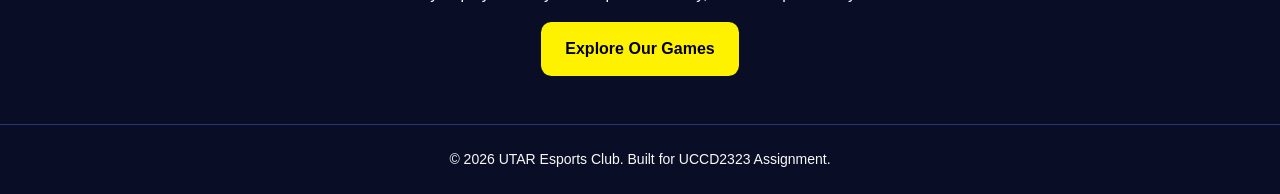
==== commit 8451f6a8: "update2.4" ====
--- a/about-us.html
+++ b/about-us.html
@@ -12,8 +12,8 @@
 <body>
     <nav class="navbar navbar-expand-lg navbar-dark sticky-top">
         <div class="container">
-            <button class="navbar-toggler" type="button" data-bs-toggle="collapse" data-bs-target="#mainNavigation" aria-controls="mainNavigation" aria-expanded="false" aria-label="Toggle navigation"><span class="navbar-toggler-icon"></span></button>
-            <div class="collapse navbar-collapse order-lg-1" id="mainNavigation">
+            <button class="navbar-toggler order-1" type="button" data-bs-toggle="collapse" data-bs-target="#mainNavigation" aria-controls="mainNavigation" aria-expanded="false" aria-label="Toggle navigation"><span class="navbar-toggler-icon"></span></button>
+            <div class="collapse navbar-collapse order-3 order-lg-1" id="mainNavigation">
                 <ul class="navbar-nav me-auto">
                     <li class="nav-item"><a class="nav-link" href="game.html">Games</a></li>
                     <li class="nav-item"><a class="nav-link" href="tournament.html">Tournaments</a></li>
@@ -22,8 +22,8 @@
                     <li class="nav-item"><a class="nav-link active" href="about-us.html">About Us</a></li>
                 </ul>
             </div>
-            <a class="navbar-brand club-home-link fw-bold d-flex align-items-center ms-auto order-lg-2" href="index.html" aria-label="Return to homepage">
-                <span>UTAR ESPORTS CLUB</span><img src="images/utaresportclublogo.png" alt="UTAR Esports Club logo" class="brand-logo-img ms-2">
+            <a class="navbar-brand club-home-link fw-bold d-flex align-items-center ms-auto order-2" href="index.html" aria-label="Return to homepage">
+                <span class="d-none d-sm-inline">UTAR ESPORTS CLUB</span><img src="images/utaresportclublogo.png" alt="UTAR Esports Club logo" class="brand-logo-img ms-2">
             </a>
         </div>
     </nav>
@@ -92,3 +92,4 @@
 </html>
 
 
+
--- a/css/esports-club.css
+++ b/css/esports-club.css
@@ -46,10 +46,12 @@
 
         /* Hero Header */
         .hero-header {
-            background: linear-gradient(rgba(10, 13, 38, 0.88), rgba(10, 13, 38, 0.98)), 
-                        url('../images/valo.jpg.jpeg');
-            background-size: cover;
-            background-position: center;
+            background-color: var(--utar-navy-dark);
+            background-image: linear-gradient(90deg, rgba(10, 13, 38, 0.96), rgba(10, 13, 38, 0.78)),
+                              url('../images/utaresportclublogo.png');
+            background-repeat: no-repeat;
+            background-size: cover, 300px auto;
+            background-position: center, right 8% center;
             padding: 60px 0 40px;
             border-bottom: 1px solid var(--border-color);
         }
@@ -237,9 +239,14 @@
 
         .nav-pills .nav-link.active {
             background-color: var(--utar-yellow);
-            color: #000000;
+            color: var(--utar-navy) !important;
             border-color: var(--utar-yellow);
             box-shadow: 0 4px 15px rgba(255, 242, 0, 0.3);
+        }
+
+        .nav-pills .nav-link.active:hover,
+        .nav-pills .nav-link.active:focus-visible {
+            color: var(--utar-navy) !important;
         }
 
         .podium-card {
@@ -628,6 +635,10 @@
         /* Shared multi-page navigation */
         .club-home-link { margin-right: 0; margin-left: auto; }
         .club-home-link:hover { color: var(--utar-yellow) !important; }
+
+        .club-home-link span {
+            font-size: clamp(0.8rem, 2vw, 1.15rem);
+        }
 
         /* Homepage */
         .home-hero-row { min-height: calc(100vh - 65px); }
@@ -659,15 +670,73 @@
 
         @media (max-width: 1199.98px) { .home-game-card { flex-basis: calc(50% - 0.75rem); } }
         @media (max-width: 767.98px) {
+            .navbar > .container {
+                row-gap: 0.75rem;
+            }
+
+            .navbar-collapse {
+                flex-basis: 100%;
+                width: 100%;
+                padding-top: 0.5rem;
+                border-top: 1px solid var(--border-color);
+            }
+
+            .navbar-nav .nav-link {
+                padding: 0.65rem 0.25rem;
+            }
+
             .home-game-card { flex-basis: calc(100% - 0.25rem); margin-right: 1rem; }
             .home-community-image, .about-feature-image { height: 300px; }
-            .club-home-link span { display: none; }
 
             .landing-hero {
                 background-image: linear-gradient(rgba(10, 13, 38, 0.88), rgba(10, 13, 38, 0.96)), url('../images/utaresportclublogo.png');
                 background-position: center;
                 background-size: cover, 88vw auto;
             }
-        }
-
-
+
+            .hero-header {
+                background-image: linear-gradient(rgba(10, 13, 38, 0.86), rgba(10, 13, 38, 0.94)), url('../images/utaresportclublogo.png');
+                background-position: center;
+                background-size: cover, 230px auto;
+            }
+
+            .hero-header {
+                padding: 45px 0 32px;
+            }
+
+            .ranking-card .table {
+                min-width: 760px;
+            }
+
+            .modal-dialog {
+                margin: 0.75rem;
+            }
+        }
+
+        @media (max-width: 575.98px) {
+            .brand-logo-img {
+                height: 34px;
+            }
+
+            .landing-title {
+                font-size: clamp(2.25rem, 12vw, 2.8rem);
+            }
+
+            .landing-primary-btn,
+            .landing-secondary-btn {
+                width: 100%;
+                text-align: center;
+            }
+
+            .game-title-text {
+                font-size: 0.72rem;
+            }
+
+            .btn-plus-fav {
+                right: 8px;
+                width: 34px;
+                height: 34px;
+            }
+        }
+
+
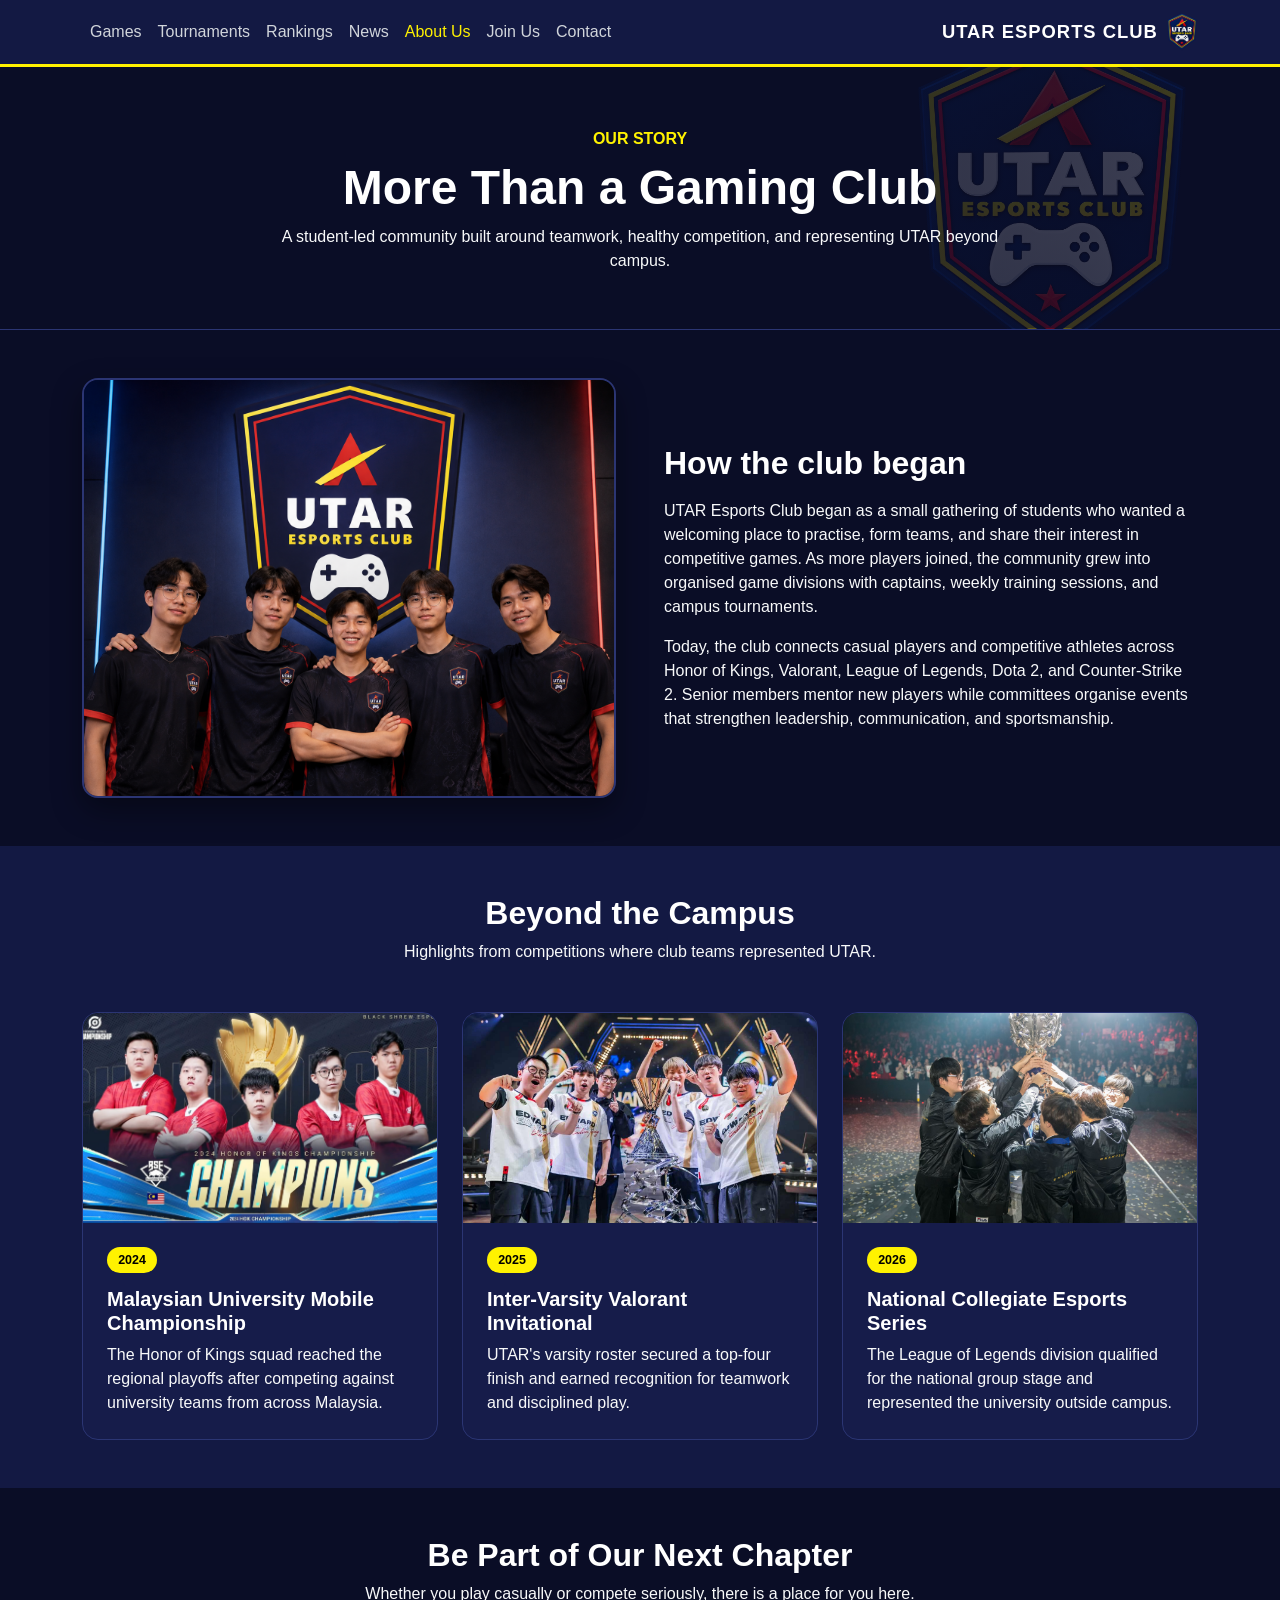
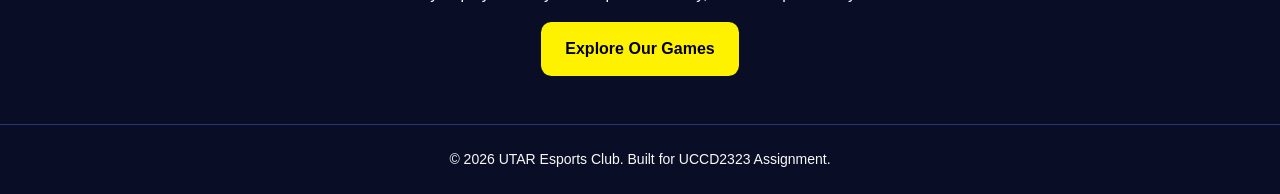
==== commit d3c4e9ce: "update2.5" ====
--- a/about-us.html
+++ b/about-us.html
@@ -10,9 +10,11 @@
     <link rel="stylesheet" href="css/esports-club.css">
 </head>
 <body>
-    <nav class="navbar navbar-expand-lg navbar-dark sticky-top">
+    <nav class="navbar navbar-expand-xl navbar-dark sticky-top">
         <div class="container">
-            <button class="navbar-toggler order-1" type="button" data-bs-toggle="collapse" data-bs-target="#mainNavigation" aria-controls="mainNavigation" aria-expanded="false" aria-label="Toggle navigation"><span class="navbar-toggler-icon"></span></button>
+            <button class="navbar-toggler order-1" type="button" data-bs-toggle="collapse" data-bs-target="#mainNavigation" aria-controls="mainNavigation" aria-expanded="false" aria-label="Toggle navigation">
+                <span class="navbar-toggler-icon"></span>
+            </button>
             <div class="collapse navbar-collapse order-3 order-lg-1" id="mainNavigation">
                 <ul class="navbar-nav me-auto">
                     <li class="nav-item"><a class="nav-link" href="game.html">Games</a></li>
@@ -20,10 +22,13 @@
                     <li class="nav-item"><a class="nav-link" href="ranking.html">Rankings</a></li>
                     <li class="nav-item"><a class="nav-link" href="news.html">News</a></li>
                     <li class="nav-item"><a class="nav-link active" href="about-us.html">About Us</a></li>
+                    <li class="nav-item"><a class="nav-link" href="register.html">Join Us</a></li>
+                    <li class="nav-item"><a class="nav-link" href="contact.html">Contact</a></li>
                 </ul>
             </div>
             <a class="navbar-brand club-home-link fw-bold d-flex align-items-center ms-auto order-2" href="index.html" aria-label="Return to homepage">
-                <span class="d-none d-sm-inline">UTAR ESPORTS CLUB</span><img src="images/utaresportclublogo.png" alt="UTAR Esports Club logo" class="brand-logo-img ms-2">
+                <span class="d-none d-sm-inline">UTAR ESPORTS CLUB</span>
+                <img src="images/utaresportclublogo.png" alt="UTAR Esports Club logo" class="brand-logo-img ms-2">
             </a>
         </div>
     </nav>
@@ -93,3 +98,5 @@
 
 
 
+
+
